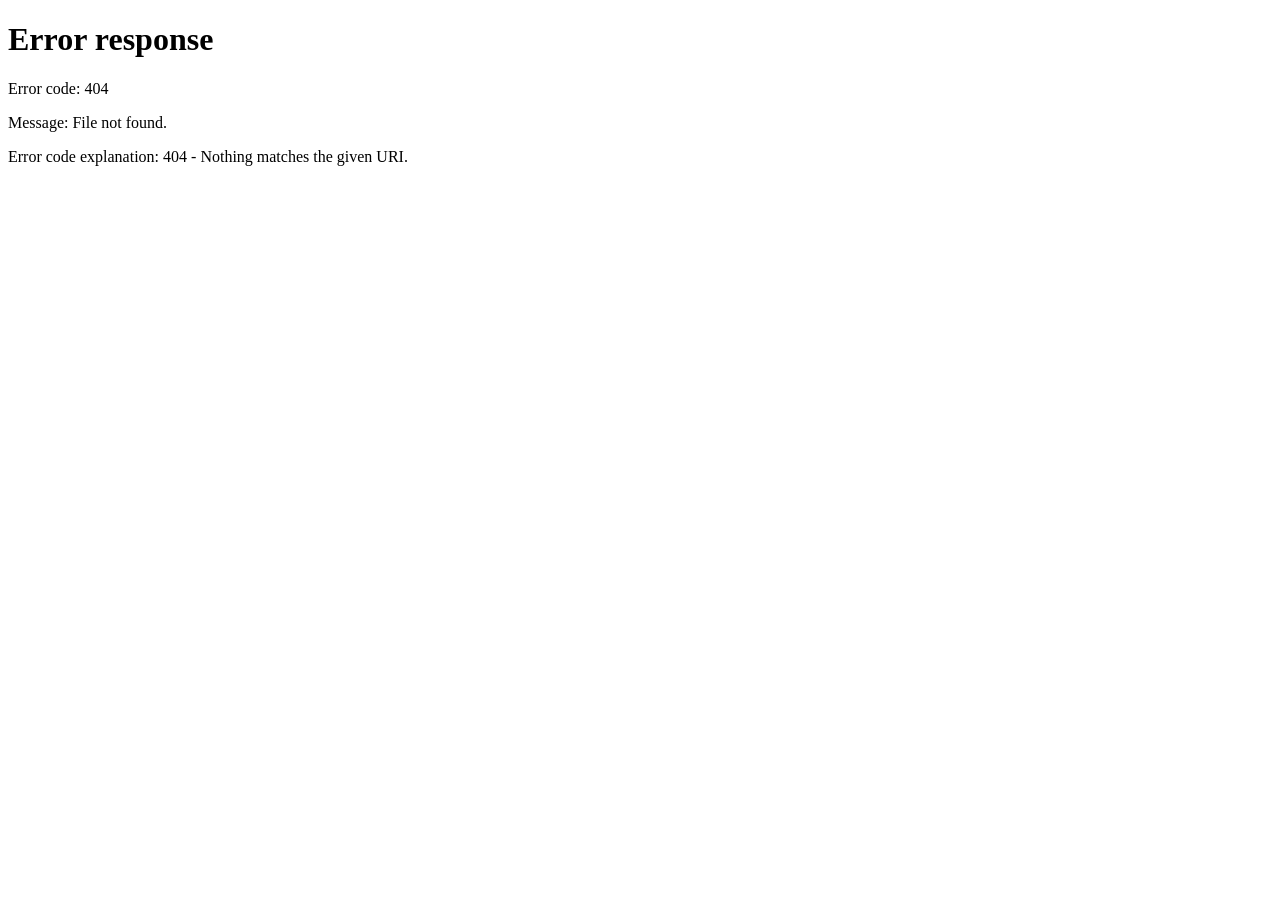
==== index.html @ b6a20cac "add index.html" ====
<!DOCTYPE html><html lang="zh-CN"><head><meta charset="utf-8"><meta name="viewport" content="width=device-width,initial-scale=1"><title>个人中控台</title><meta http-equiv="refresh" content="0;url=%E4%B8%AA%E4%BA%94%E5%8F%90%E6%8E%A7%E5%8F%B0.html"><style>body{margin:0;height:100vh;display:flex;align-items:center;justify-content:center;background:#eef3fa;font-family:-apple-system,"Segoe UI","PingFang SC",sans-serif;color:#1a3c6e;font-size:15px}</style></head><body><p>正在打开个人中控台…</p><script>location.replace("个人中控台.html");</script></body></html>
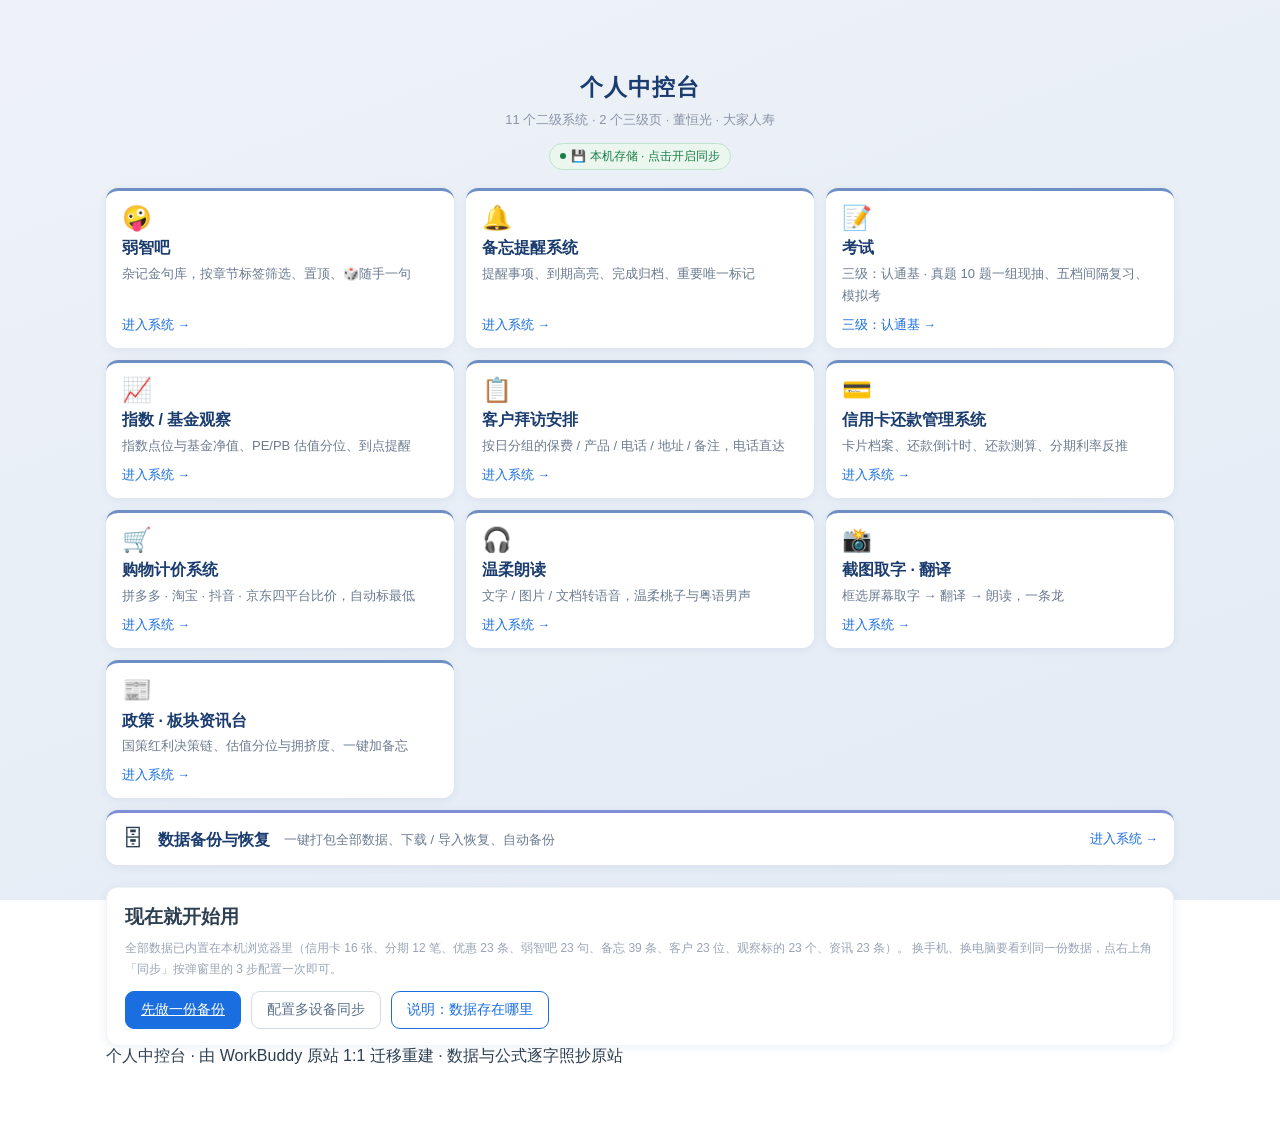
==== commit 93ddf2ff: "修正首页跳转URL编码，中控台可正常打开" ====
--- a/index.html
+++ b/index.html
@@ -1 +1 @@
-<!DOCTYPE html><html lang="zh-CN"><head><meta charset="utf-8"><meta name="viewport" content="width=device-width,initial-scale=1"><title>个人中控台</title><meta http-equiv="refresh" content="0;url=%E4%B8%AA%E4%BA%94%E5%8F%90%E6%8E%A7%E5%8F%B0.html"><style>body{margin:0;height:100vh;display:flex;align-items:center;justify-content:center;background:#eef3fa;font-family:-apple-system,"Segoe UI","PingFang SC",sans-serif;color:#1a3c6e;font-size:15px}</style></head><body><p>正在打开个人中控台…</p><script>location.replace("个人中控台.html");</script></body></html>+<!DOCTYPE html><html lang="zh-CN"><head><meta charset="utf-8"><meta name="viewport" content="width=device-width,initial-scale=1"><title>个人中控台</title><meta http-equiv="refresh" content="0;url=%E4%B8%AA%E4%BA%BA%E4%B8%AD%E6%8E%A7%E5%8F%B0.html"><style>body{margin:0;height:100vh;display:flex;align-items:center;justify-content:center;background:#eef3fa;font-family:-apple-system,"Segoe UI","PingFang SC",sans-serif;color:#1a3c6e;font-size:15px}</style></head><body><p>正在打开个人中控台…</p><script>location.replace("%E4%B8%AA%E4%BA%BA%E4%B8%AD%E6%8E%A7%E5%8F%B0.html");</script></body></html>
